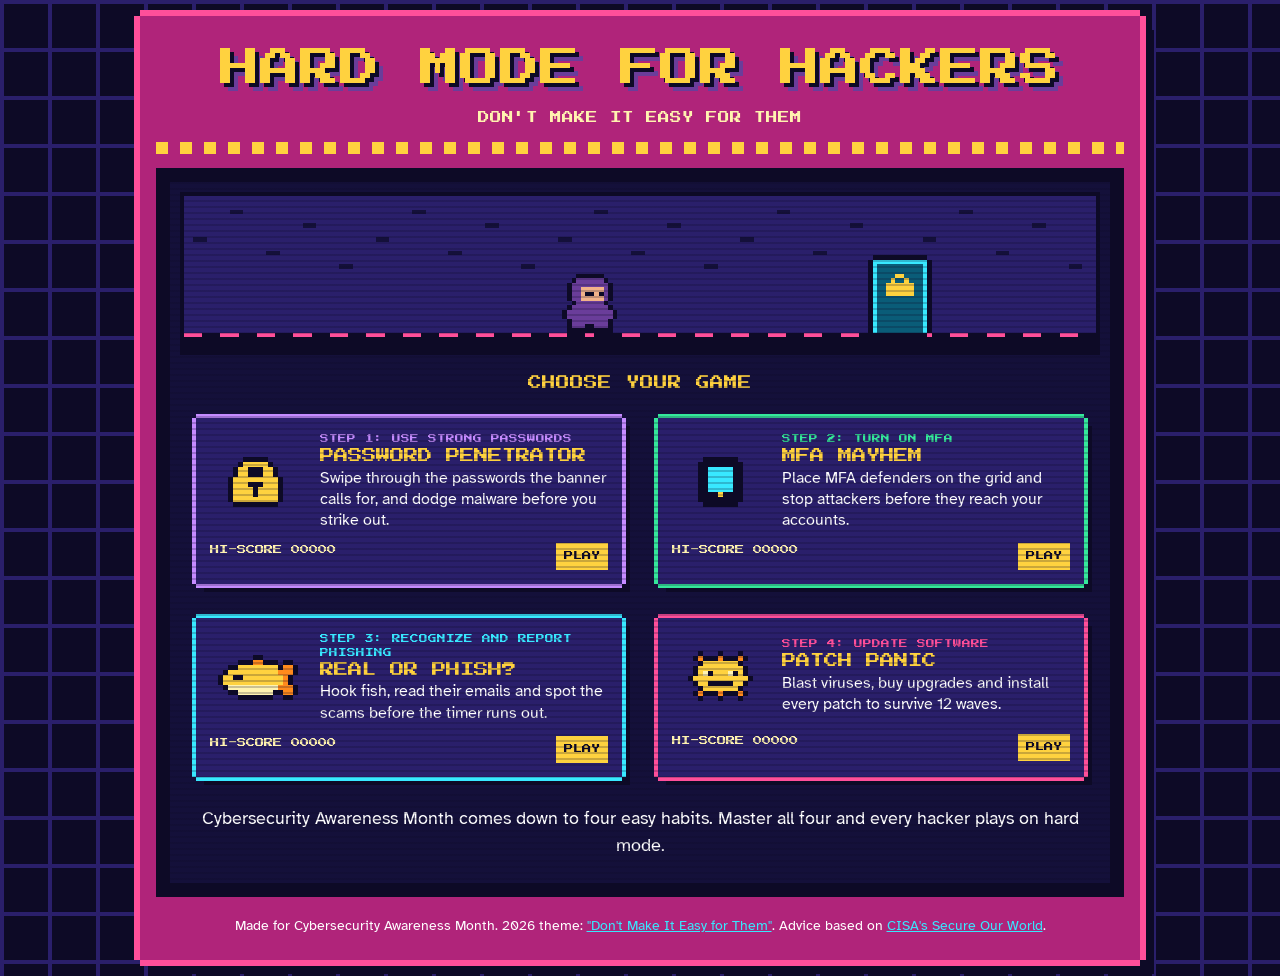
==== index.html @ 6c346439 "Add files via upload" ====
<!doctype html>
<html lang="en">
<head>
<meta charset="utf-8">
<meta name="viewport" content="width=device-width, initial-scale=1">
<title>Hard Mode for Hackers</title>
<meta name="description" content="Four arcade mini-games for Cybersecurity Awareness Month.">
<link rel="preconnect" href="https://fonts.googleapis.com">
<link rel="preconnect" href="https://fonts.gstatic.com" crossorigin>
<link href="https://fonts.googleapis.com/css2?family=Atkinson+Hyperlegible:wght@400;700&family=Press+Start+2P&display=swap" rel="stylesheet">
<link rel="stylesheet" href="assets/brand.css">
<style>
  .marquee { padding-top: 26px; }
  .tagline { margin: 0 0 14px; font: 400 .72rem/1.7 var(--pixel-font); text-align: center; text-transform: uppercase; color: var(--cream); }
  #attract { display: block; width: 100%; height: auto; aspect-ratio: 200 / 34; image-rendering: pixelated; box-shadow: 0 0 0 4px var(--ink); }
  .pick { margin: 22px 0 16px; font: 400 .85rem/1.6 var(--pixel-font); text-align: center; text-transform: uppercase; color: var(--sun); animation: blink 1.1s steps(2) infinite; }
  .games { display: grid; grid-template-columns: 1fr 1fr; gap: 26px 28px; padding: 4px 8px 20px; }
  .game {
    --frame: var(--neon);
    display: grid;
    grid-template-columns: 96px 1fr;
    gap: 6px 14px;
    align-items: center;
    padding: 14px;
    color: var(--paper);
    text-decoration: none;
  }
  .game canvas { grid-row: span 3; justify-self: center; image-rendering: pixelated; }
  .game .step { font: 400 .54rem/1.6 var(--pixel-font); text-transform: uppercase; color: var(--frame); }
  .game h2 { margin: 0; font: 400 .9rem/1.5 var(--pixel-font); text-transform: uppercase; color: var(--sun); }
  .game p { margin: 0; font-size: .98rem; line-height: 1.35; }
  .game .status { grid-column: 1 / -1; display: flex; justify-content: space-between; gap: 10px; margin-top: 6px; font: 400 .58rem/1.6 var(--pixel-font); text-transform: uppercase; color: var(--cream); }
  .game .play { color: var(--ink); background: var(--sun); padding: 6px 8px; }
  a.game:hover, a.game:focus-visible { --frame: var(--sun); background: var(--purple); outline: none; transform: translateY(-4px); }
  a.game:hover .play::before, a.game:focus-visible .play::before { content: "\25B6  "; }
  .game.locked { --frame: var(--purple); }
  .game.locked h2, .game.locked .step { color: var(--lavender); }
  .steps-note { margin: 0 8px 10px; padding-top: 4px; text-align: center; }
  footer { margin: 18px 8px 4px; font-size: .9rem; text-align: center; }
  footer a { color: var(--neon); }
  @media (max-width: 760px) {
    .games { grid-template-columns: 1fr; padding: 4px 4px 16px; }
    .game { grid-template-columns: 76px 1fr; }
  }
  @media (prefers-reduced-motion: reduce) { .pick { animation: none; } }
</style>
</head>
<body>
<div class="cabinet">
  <header class="marquee">
    <h1>Hard Mode for Hackers</h1>
  </header>
  <p class="tagline">Don't make it easy for them</p>
  <div class="lights" aria-hidden="true"></div>

  <div class="bezel">
    <main class="screen">
      <canvas id="attract" width="800" height="136" role="img" aria-label="A hacker walks up to a locked door and is denied."></canvas>
      <p class="pick">Choose your game</p>
      <div class="games" id="games"></div>
      <p class="steps-note">Cybersecurity Awareness Month comes down to four easy habits. Master all four and every hacker plays on hard mode.</p>
    </main>
  </div>
  <footer>Made for Cybersecurity Awareness Month. 2026 theme: <a href="https://staysafeonline.org/programs/champion/" target="_blank" rel="noopener">"Don't Make It Easy for Them"</a>. Advice based on <a href="https://www.cisa.gov/secure-our-world" target="_blank" rel="noopener">CISA's Secure Our World</a>.</footer>
</div>

<script src="assets/pixel.js"></script>
<script>
/* =========================================================
   THE GAMES
   When a teammate finishes a game, fill in its name, blurb and
   href. Nothing else on this page has to change.
   ========================================================= */
const GAMES = [
  {
    step: "Step 1: Use strong passwords", name: "Password Penetrator", href: "password-penetrator/Game.html",
    blurb: "Swipe through the passwords the banner calls for, and dodge malware before you strike out.",
    frame: C.lavender, scoreKeys: ["cd_hi_fn_style"],
    art: ["..kkkkk...", ".kk...kk..", ".kk...kk..", "kkkkkkkkk.", "kkkiiikkk.", "kkkkikkkk.", "kkkkikkkk.", "kkkkkkkkk."]
  },
  {
    step: "Step 2: Turn on MFA", name: "MFA Mayhem", href: "mfa-mayhem/index.html",
    blurb: "Place MFA defenders on the grid and stop attackers before they reach your accounts.",
    frame: C.safe, scoreKeys: ["mfaHi"],
    art: [".iiiiiii.", ".innnnni.", ".innnnni.", ".innnnni.", ".innnnni.", ".innnnni.", ".iiikiii.", ".iiiiiii."]
  },
  {
    step: "Step 3: Recognize and report phishing", name: "Real or Phish?", href: "games/real-or-phish.html",
    blurb: "Hook fish, read their emails and spot the scams before the timer runs out.",
    frame: C.neon, scoreKeys: ["rop-best"],
    art: ["......ff......", "...kkkkkkkk.ff", ".kkkkkkkkkkfff", "kkiikkkkkkkkf.", "kkkkkkkkkkkkf.", ".llllllllllfff", "...lllllll..ff"]
  },
  {
    step: "Step 4: Update software", name: "Patch Panic", href: "games/patch-panic.html",
    blurb: "Blast viruses, buy upgrades and install every patch to survive 12 waves.",
    frame: C.pop, scoreKeys: ["patch-panic-last-stand-final-standard-best", "patch-panic-last-stand-final-hard-best"],
    art: [".f...f...f.", "..kkkkkkk..", ".kkkkkkkkk.", ".klikkklik.", "kkkkkkkkkkk", ".kkiiiiikk.", "..kkkkkkk..", ".f...f...f."]
  }
];

const ART_COLORS = { k: C.sun, f: C.orange, i: C.ink, l: C.cream, n: C.neon };
const LOCKED_COLORS = { k: C.lavender, i: C.ink, n: C.purple };

function bestScore(keys) {
  try {
    return Math.max(0, ...keys.map((key) => Number(localStorage.getItem(key)) || 0));
  } catch {
    return 0;
  }
}

GAMES.forEach((game) => {
  const card = document.createElement(game.href ? "a" : "div");
  card.className = game.href ? "game frame" : "game frame locked";
  card.style.setProperty("--frame", game.frame);
  if (game.href) card.href = game.href;

  const icon = copySprite(makeSprite(game.art, game.href ? ART_COLORS : LOCKED_COLORS));
  icon.style.width = `${icon.width * 5}px`;

  const score = String(bestScore(game.scoreKeys)).padStart(5, "0");
  const words = document.createElement("div");
  words.innerHTML = `<div class="step">${game.step}</div><h2>${game.name}</h2><p>${game.blurb}</p>`;
  const status = document.createElement("div");
  status.className = "status";
  status.innerHTML = game.href
    ? `<span>Hi-score ${score}</span><span class="play">Play</span>`
    : "<span>Teammate's game loading</span>";
  words.style.gridRow = "span 3";
  card.append(icon, words, status);
  document.getElementById("games").append(card);
});

/* =========================================================
   ATTRACT SCREEN: a hacker keeps failing to get in
   ========================================================= */
const attract = document.getElementById("attract").getContext("2d");
const hacker = makeSprite([
  "..hhhhhh..", ".hhhhhhhh.", ".hhfffffh.", ".hhfiifih.", ".hhfffffh.", "..hhhhhh..",
  ".hhhhhhhh.", "hhhhhhhhhh", "hhhhhhhhhh", ".hhhhhhhh.", ".hhh..hhh.", ".iii..iii."
], { h: C.purple, f: C.skin, i: C.ink });
const door = makeSprite([
  "wwwwwwwwwwww", "wddddddddddw", "wddddddddddw", "wddddllddddw", "wdddlddldddw",
  "wddllllllddw", "wddllllllddw", "wddllllllddw", "wddddddddddw", "wddddddddddw",
  "wddddddddddw", "wddddddddddw", "wddddddddddw", "wddddddddddw", "wddddddddddw", "wddddddddddw"
], { w: C.neon, d: C.deep, l: C.sun });
const WALK_MS = 4200;
const stillMotion = matchMedia("(prefers-reduced-motion: reduce)").matches;

function drawAttract(now) {
  attract.setTransform(4, 0, 0, 4, 0, 0);
  attract.imageSmoothingEnabled = false;
  attract.fillStyle = C.indigo;
  attract.fillRect(0, 0, 200, 34);
  attract.fillStyle = C.night;
  for (let x = 2; x < 200; x += 8) attract.fillRect(x, 3 + (x % 5) * 3, 3, 1);
  attract.fillStyle = C.ink;
  attract.fillRect(0, 30, 200, 4);
  attract.fillStyle = C.pop;
  for (let x = 0; x < 200; x += 8) attract.fillRect(x, 30, 4, 1);

  const t = stillMotion ? 1 : (now % WALK_MS) / WALK_MS;
  const walking = Math.min(1, t / 0.6);
  const x = 20 + walking * 118;
  const denied = t > 0.6;
  attract.drawImage(door, 150, 13);
  attract.drawImage(hacker, Math.round(x), 16 + (!denied && Math.floor(now / 140) % 2 ? 1 : 0));

  attract.font = '8px "Press Start 2P", monospace';
  attract.textAlign = "right";
  attract.fillStyle = C.danger;
  if (denied && Math.floor(now / 250) % 2 === 0 || stillMotion) attract.fillText("ACCESS DENIED", 146, 12);
  if (!stillMotion) requestAnimationFrame(drawAttract);
}
requestAnimationFrame(drawAttract);
</script>
</body>
</html>
---- assets/brand.css ----
/* HARD MODE FOR HACKERS: shared look for all four games.
   Link this file from every game so the whole collection matches. */
/* TEAM BRAND: all four games should share these 20 colors and two fonts. */
:root {
  --ink: #0d0a26;
  --night: #14103a;
  --indigo: #2a1f6b;
  --purple: #6a3d9a;
  --lavender: #c58bff;
  --magenta: #b0247a;
  --pop: #ff4f9a;
  --blush: #ffb3d1;
  --sun: #ffd23f;
  --orange: #ff8a1c;
  --cream: #fff3b0;
  --paper: #ffffff;
  --neon: #38e8ff;
  --teal: #1282a2;
  --deep: #0a5c78;
  --abyss: #083f5e;
  --safe: #35e89b;
  --danger: #ff4d5e;
  --skin: #f2b28a;
  --wood: #8a4b2a;
  --pixel-font: "Press Start 2P", "Courier New", monospace;
  --body-font: "Atkinson Hyperlegible", Verdana, sans-serif;
}

* { box-sizing: border-box; }
[hidden] { display: none !important; }

body {
  margin: 0;
  min-height: 100vh;
  color: var(--paper);
  font-family: var(--body-font);
  font-size: 18px;
  line-height: 1.5;
  background-color: var(--ink);
  background-image:
    linear-gradient(var(--indigo) 4px, transparent 4px),
    linear-gradient(90deg, var(--indigo) 4px, transparent 4px);
  background-size: 48px 48px;
}

/* The notched pixel frame is used on every panel. */
.frame {
  --frame: var(--neon);
  margin: 4px;
  background: var(--indigo);
  box-shadow: 0 -4px 0 var(--frame), 0 4px 0 var(--frame), -4px 0 0 var(--frame), 4px 0 0 var(--frame), 8px 8px 0 var(--ink);
}

/* The arcade cabinet */
.cabinet {
  max-width: 1000px;
  margin: 16px auto;
  padding: 0 16px 20px;
  background: var(--magenta);
  box-shadow: 0 -6px 0 var(--pop), 0 6px 0 var(--pop), -6px 0 0 var(--pop), 6px 0 0 var(--pop), 14px 14px 0 var(--ink);
}

.marquee { display: flex; gap: 20px; align-items: center; justify-content: center; padding: 20px 0 14px; }
.marquee canvas { width: 88px; image-rendering: pixelated; }
.marquee canvas:last-child { transform: scaleX(-1); }
.marquee h1 {
  margin: 0;
  font: 400 clamp(1.25rem, 5vw, 2.5rem)/1.3 var(--pixel-font);
  color: var(--sun);
  text-transform: uppercase;
  text-shadow: 4px 4px 0 var(--ink), 8px 8px 0 var(--purple);
}

/* Marquee lights: evenly spaced flat squares */
.lights {
  height: 12px;
  margin-bottom: 14px;
  background-image: linear-gradient(90deg, var(--sun) 12px, transparent 12px);
  background-size: 24px 12px;
  animation: chase .8s steps(2) infinite;
}
@keyframes chase { to { background-position: 24px 0; } }

/* CRT screen */
.bezel { padding: 14px; background: var(--ink); }
.screen {
  position: relative;
  overflow: hidden;
  min-height: 500px;
  padding: 14px;
  background: var(--night);
}
.screen::after {   /* Scanlines */
  content: "";
  position: absolute;
  inset: 0;
  z-index: 5;
  pointer-events: none;
  background: repeating-linear-gradient(to bottom, var(--ink) 0 2px, transparent 2px 6px);
  opacity: .22;
}
.bezel.shake { animation: shake .24s linear; }
@keyframes shake {
  25% { transform: translate(-10px, 4px); }
  50% { transform: translate(10px, -4px); }
  75% { transform: translate(-6px, 2px); }
}
#flashLayer { position: absolute; inset: 0; z-index: 4; pointer-events: none; opacity: 0; }
#flashLayer.hit { background: var(--paper); animation: flash .16s linear; }
#flashLayer.hurt { background: var(--danger); animation: flash .24s linear; }
@keyframes flash { from { opacity: .75; } to { opacity: 0; } }

/* Coins and score numbers */
.coin {
  position: absolute;
  z-index: 6;
  width: 16px;
  height: 16px;
  background: var(--sun);
  box-shadow: inset -4px -4px 0 var(--orange), 0 0 0 4px var(--ink);
  pointer-events: none;
  animation: coin .7s ease-out forwards;
}
@keyframes coin {
  30% { transform: translate(calc(var(--dx) * .5), var(--dy)); }
  to { transform: translate(var(--dx), 220px); opacity: 0; }
}
.score-pop {
  position: absolute;
  z-index: 6;
  left: 50%;
  top: 34%;
  font: 400 2.2rem var(--pixel-font);
  color: var(--sun);
  text-shadow: 4px 4px 0 var(--ink);
  pointer-events: none;
  animation: pop .75s ease-out forwards;
}
@keyframes pop {
  from { transform: translate(-50%, 0) scale(.6); }
  25% { transform: translate(-50%, -10px) scale(1.25); }
  to { transform: translate(-50%, -60px) scale(1); opacity: 0; }
}

/* Score bar */
.hud {
  display: flex;
  flex-wrap: wrap;
  gap: 10px 26px;
  align-items: flex-start;
  justify-content: space-between;
  margin-bottom: 14px;
  font: 400 .68rem/1.7 var(--pixel-font);
  text-transform: uppercase;
}
.hud span { color: var(--pop); }
.hud b { display: block; font-weight: 400; color: var(--paper); font-size: 1.15rem; text-shadow: 3px 3px 0 var(--ink); }
.hud b.flash { color: var(--sun); }
.pips { display: flex; gap: 4px; margin-top: 6px; }
.pips i { width: 10px; height: 10px; background: var(--indigo); }
.pips i.on { background: var(--sun); }
.hud-tools { display: flex; gap: 12px; align-items: center; }

/* Buttons */
button {
  font: 400 .82rem/1.5 var(--pixel-font);
  text-transform: uppercase;
  color: var(--ink);
  background: var(--sun);
  border: 0;
  padding: 13px 18px;
  box-shadow: 0 -4px 0 var(--ink), -4px 0 0 var(--ink), 4px 0 0 var(--ink), 0 10px 0 var(--ink), inset 0 -6px 0 var(--orange);
  cursor: pointer;
}
button:hover:not(:disabled) { background: var(--cream); }
button:active:not(:disabled) { transform: translateY(4px); }
button:focus-visible, a:focus-visible {
  outline: 4px solid var(--neon);
  outline-offset: 6px;
}
h2:focus { outline: none; }

/* Big round cabinet buttons */
.arcade-btn {
  flex: none;
  width: 124px;
  height: 124px;
  padding: 0;
  font-size: .9rem;
  border-radius: 50%;
  box-shadow: inset 0 -10px 0 var(--orange), 0 0 0 6px var(--ink), 0 0 0 12px var(--purple), 0 10px 0 12px var(--ink);
}
.arcade-btn.real { background: var(--safe); box-shadow: inset 0 -10px 0 var(--deep), 0 0 0 6px var(--ink), 0 0 0 12px var(--purple), 0 10px 0 12px var(--ink); }
.arcade-btn.phish { background: var(--danger); box-shadow: inset 0 -10px 0 var(--magenta), 0 0 0 6px var(--ink), 0 0 0 12px var(--purple), 0 10px 0 12px var(--ink); }
.arcade-btn.real:hover, .arcade-btn.phish:hover { background: var(--cream); }


/* Collection name above each game's title */
.presented {
  margin: 0;
  padding-top: 16px;
  font: 400 .62rem/1.6 var(--pixel-font);
  text-align: center;
  text-transform: uppercase;
  color: var(--cream);
}
.presented + .marquee { padding-top: 8px; }

/* The button back to the arcade menu */
.menu-link, .tool-btn {
  display: inline-block;
  padding: 6px 8px;
  font: 400 .58rem/1.5 var(--pixel-font);
  text-decoration: none;
  text-transform: uppercase;
  color: var(--neon);
  background: var(--night);
  box-shadow: 0 0 0 3px var(--neon);
  cursor: pointer;
}
.menu-link:hover, .tool-btn:hover { color: var(--ink); background: var(--neon); }

@media (max-width: 760px) {
  body { font-size: 17px; }
  .cabinet { margin: 6px; padding: 0 8px 12px; }
  .marquee canvas { display: none; }
  .bezel { padding: 6px; }
  .screen { padding: 10px; }
  .hud b { font-size: .9rem; }
  .arcade-btn { width: 104px; height: 104px; }
}

@media (prefers-reduced-motion: reduce) {
  .lights, #startBtn, .bezel.shake, #flashLayer.hit, #flashLayer.hurt { animation: none; }
  .coin, .score-pop { display: none; }
}
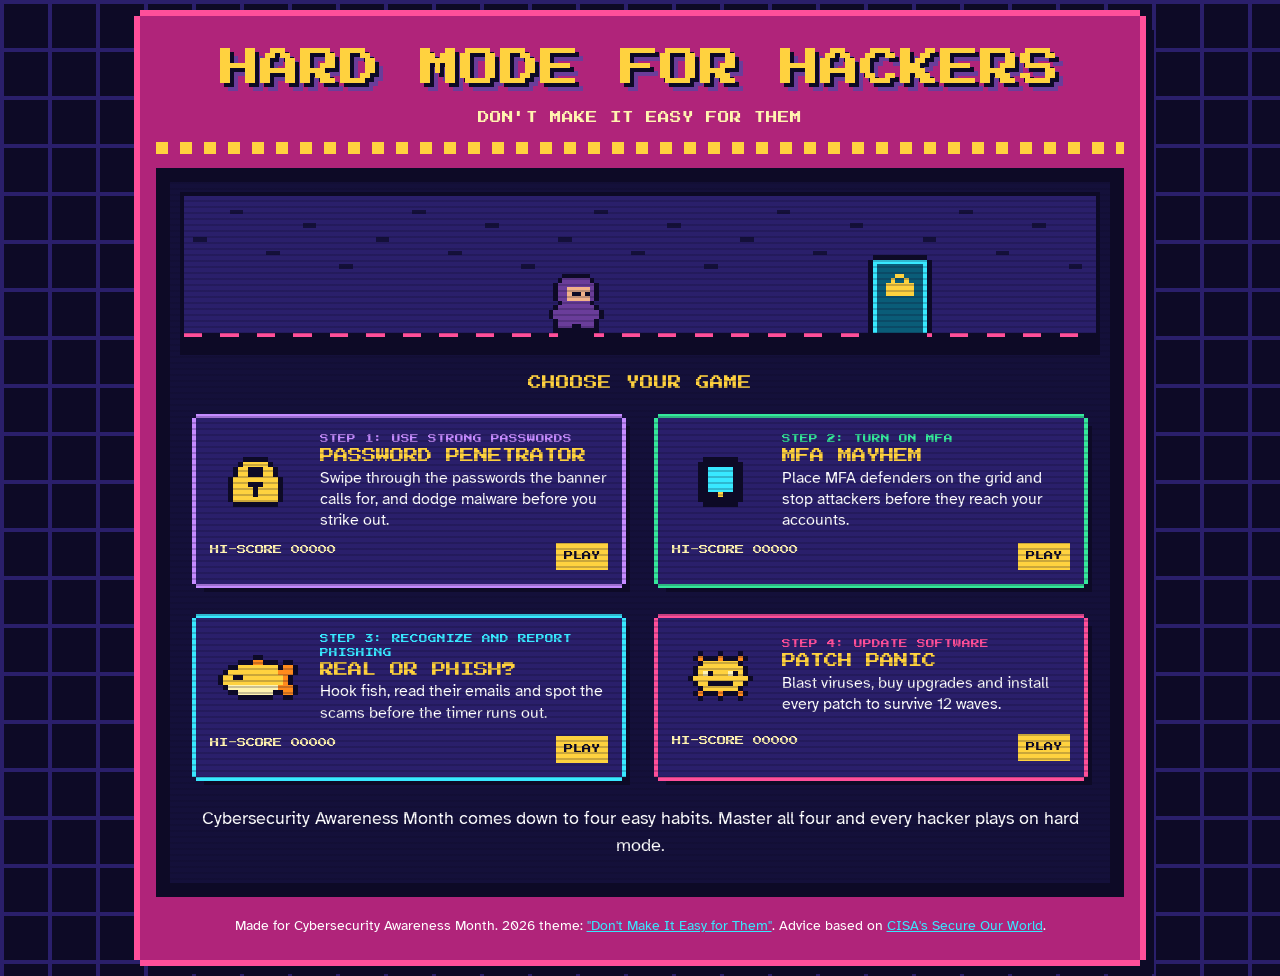
==== commit 6a28f348: "Add files via upload" ====
--- a/index.html
+++ b/index.html
@@ -73,7 +73,7 @@
    ========================================================= */
 const GAMES = [
   {
-    step: "Step 1: Use strong passwords", name: "Password Penetrator", href: "password-penetrator/Game.html",
+    step: "Step 1: Use strong passwords", name: "Password Penetrator", href: "password/Game.html",
     blurb: "Swipe through the passwords the banner calls for, and dodge malware before you strike out.",
     frame: C.lavender, scoreKeys: ["cd_hi_fn_style"],
     art: ["..kkkkk...", ".kk...kk..", ".kk...kk..", "kkkkkkkkk.", "kkkiiikkk.", "kkkkikkkk.", "kkkkikkkk.", "kkkkkkkkk."]
